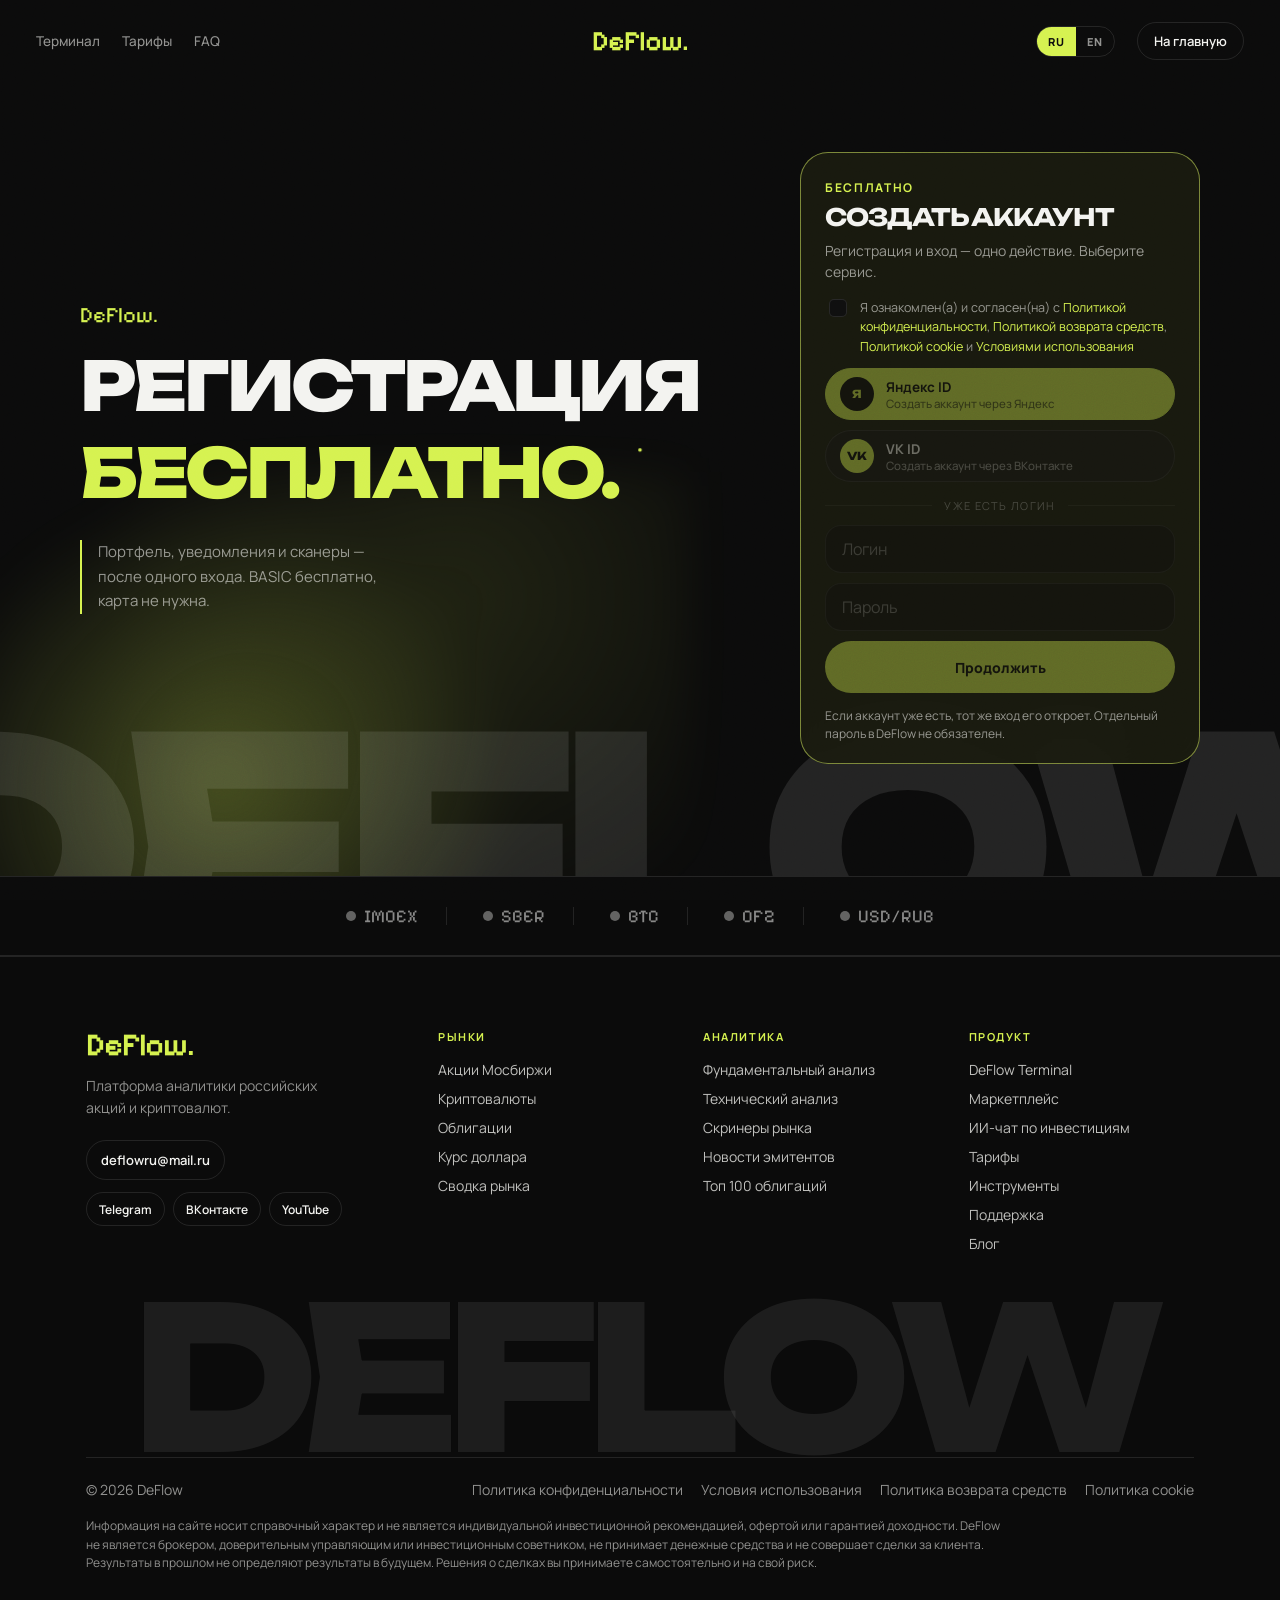
==== login.html @ 8ab65456 "Ship the registration page on Pages and smooth the lime transition into it. Co-authored-by: Cursor <" ====
<!DOCTYPE html>
<html lang="ru">
<head>
  <meta charset="UTF-8" />
  <meta name="viewport" content="width=device-width, initial-scale=1, viewport-fit=cover" />
  <script>try { if (sessionStorage.getItem("df-veil") === "1") document.documentElement.classList.add("is-arrive"); } catch (e) {}</script>
  <style>html.is-arrive,html.is-leaving{background:#d6f250}html.is-arrive body{background:#d6f250}</style>
  <title data-i18n="login.meta">Регистрация в DeFlow — бесплатно, VK ID и Яндекс ID</title>
  <meta name="description" content="DeFlow — платформа аналитики российских акций и криптовалют. Вход через VK ID и Яндекс ID." data-i18n-content="meta.desc" />
  <link rel="preconnect" href="https://fonts.googleapis.com" />
  <link rel="preconnect" href="https://fonts.gstatic.com" crossorigin />
  <link href="https://fonts.googleapis.com/css2?family=Manrope:wght@400;500;600;700&family=Pixelify+Sans:wght@400;500;600;700&family=Unbounded:wght@500;700;800;900&display=swap" rel="stylesheet" />
  <link rel="stylesheet" href="styles.css" />
</head>
<body class="page-login">
  <div class="grain" aria-hidden="true"></div>
  <div class="page-veil" aria-hidden="true"><i class="page-veil-blob"></i><span>DeFlow.</span></div>

  <header class="site-header">
    <nav class="nav-left" aria-label="Основное меню" data-i18n-aria="nav.main">
      <a class="nav-link" href="index.html#terminal" data-i18n="nav.terminal">Терминал</a>
      <a class="nav-link" href="index.html#pricing" data-i18n="nav.pricing">Тарифы</a>
      <a class="nav-link" href="index.html#faq" data-i18n="nav.faq">FAQ</a>
    </nav>

    <a class="logo" href="index.html">DeFlow.</a>

    <div class="nav-right">
      <div class="lang" data-lang-switch>
        <button type="button" data-lang="ru" class="is-on">RU</button>
        <button type="button" data-lang="en">EN</button>
      </div>
      <a class="btn-outline" href="index.html" data-i18n="login.home">На главную</a>
      <button class="burger" type="button" aria-label="Меню" data-burger data-i18n-aria="nav.menu">
        <span></span><span></span>
      </button>
    </div>
  </header>

  <div class="mobile-menu" data-mobile-menu hidden>
    <a href="index.html#terminal" data-i18n="nav.terminal">Терминал</a>
    <a href="index.html#pricing" data-i18n="nav.pricing">Тарифы</a>
    <a href="index.html#faq" data-i18n="nav.faq">FAQ</a>
    <a href="https://deflow.ru/blog" data-i18n="nav.blog">Блог</a>
    <a class="btn-outline" href="index.html" data-i18n="login.home">На главную</a>
    <div class="lang" data-lang-switch>
      <button type="button" data-lang="ru" class="is-on">RU</button>
      <button type="button" data-lang="en">EN</button>
    </div>
  </div>

  <section class="login-board">
    <div class="login-glow" aria-hidden="true"></div>
    <p class="login-word" aria-hidden="true">DeFlow</p>
    <div class="login-stage">
      <div class="login-copy">
        <p class="login-mark">DeFlow.</p>
        <h1 data-assemble data-i18n-html="login.title">
          Регистрация<br />
          <span class="accent">бесплатно.</span>
        </h1>
        <p class="login-lead" data-i18n="login.lead">Портфель, уведомления и сканеры — после одного входа. BASIC бесплатно, карта не нужна.</p>
      </div>

      <div class="login-card">
        <p class="kicker" data-i18n="login.kicker">Бесплатно</p>
        <h2 data-i18n="login.form">Создать аккаунт</h2>
        <p class="pick" data-i18n="login.pick">Регистрация и вход — одно действие. Выберите сервис.</p>

        <label class="login-consent">
          <input type="checkbox" data-login-consent />
          <span>
            <span data-i18n="login.consent">Я ознакомлен(а) и согласен(на) с</span>
            <a href="https://deflow.ru/privacy" target="_blank" rel="noopener noreferrer" data-i18n="login.privacy">Политикой конфиденциальности</a>,
            <a href="https://deflow.ru/refund" target="_blank" rel="noopener noreferrer" data-i18n="login.refund">Политикой возврата средств</a>,
            <a href="https://deflow.ru/cookies" target="_blank" rel="noopener noreferrer" data-i18n="login.cookies">Политикой cookie</a>
            <span data-i18n="login.and">и</span>
            <a href="https://deflow.ru/terms" target="_blank" rel="noopener noreferrer" data-i18n="login.terms">Условиями использования</a>
          </span>
        </label>

        <div class="login-actions">
          <a class="btn-dark login-id is-main" data-login-need href="https://deflow.ru/login" aria-disabled="true" tabindex="-1">
            <span class="card-icon" aria-hidden="true">Я</span>
            <span>
              <b data-i18n="login.yandex">Яндекс ID</b>
              <small data-i18n="login.yandexSub">Создать аккаунт через Яндекс</small>
            </span>
          </a>
          <a class="btn-dark login-id" data-login-need href="https://deflow.ru/login" aria-disabled="true" tabindex="-1">
            <span class="card-icon" aria-hidden="true">VK</span>
            <span>
              <b data-i18n="login.vk">VK ID</b>
              <small data-i18n="login.vkSub">Создать аккаунт через ВКонтакте</small>
            </span>
          </a>
          <p class="login-or" data-i18n="login.or">уже есть логин</p>
          <form class="login-form" data-login-form>
            <input type="text" name="login" autocomplete="username" data-i18n-ph="login.user" data-i18n-aria="login.user" placeholder="Логин" />
            <input type="password" name="password" autocomplete="current-password" data-i18n-ph="login.pass" data-i18n-aria="login.pass" placeholder="Пароль" />
            <button class="btn-lime-wide" type="submit" data-login-need disabled data-i18n="login.submit">Продолжить</button>
          </form>
        </div>
        <p class="login-note" data-i18n="login.note">Если аккаунт уже есть, тот же вход его откроет. Отдельный пароль в DeFlow не обязателен.</p>
      </div>
    </div>
  </section>

  <section class="logos" aria-label="Рынки" data-i18n-aria="logos.label">
    <span><i></i> IMOEX</span>
    <span><i></i> SBER</span>
    <span><i></i> BTC</span>
    <span><i></i> OFZ</span>
    <span><i></i> USD/RUB</span>
  </section>

  <footer class="footer">
    <div class="footer-inner">
      <div class="footer-top">
        <div class="footer-brand">
          <a class="logo" href="https://deflow.ru/">DeFlow.</a>
          <p data-i18n="foot.tag">Платформа аналитики российских акций и криптовалют.</p>
          <a class="footer-mail" href="mailto:deflowru@mail.ru">deflowru@mail.ru</a>
          <nav class="footer-social" aria-label="Social">
            <a href="https://t.me/deflowmedia">Telegram</a>
            <a href="https://vk.com/deflowmedia" data-i18n="foot.vk">ВКонтакте</a>
            <a href="https://youtube.com/deflowru">YouTube</a>
          </nav>
        </div>
        <nav class="footer-cols" aria-label="DeFlow">
          <div>
            <h4 data-i18n="foot.markets">Рынки</h4>
            <ul>
              <li><a href="https://deflow.ru/stocks" data-i18n="foot.stocks">Акции Мосбиржи</a></li>
              <li><a href="https://deflow.ru/cryptocurrencies" data-i18n="foot.crypto">Криптовалюты</a></li>
              <li><a href="https://deflow.ru/bonds" data-i18n="foot.bonds">Облигации</a></li>
              <li><a href="https://deflow.ru/currency/usd" data-i18n="foot.usd">Курс доллара</a></li>
              <li><a href="https://deflow.ru/market" data-i18n="foot.summary">Сводка рынка</a></li>
            </ul>
          </div>
          <div>
            <h4 data-i18n="foot.analytics">Аналитика</h4>
            <ul>
              <li><a href="https://deflow.ru/stocks/fundamental" data-i18n="foot.fa">Фундаментальный анализ</a></li>
              <li><a href="https://deflow.ru/stocks/technical-analysis" data-i18n="foot.ta">Технический анализ</a></li>
              <li><a href="https://deflow.ru/market/screeners" data-i18n="foot.screeners">Скринеры рынка</a></li>
              <li><a href="https://deflow.ru/stocks/news" data-i18n="foot.news">Новости эмитентов</a></li>
              <li><a href="https://deflow.ru/market/top100bonds" data-i18n="foot.top100">Топ 100 облигаций</a></li>
            </ul>
          </div>
          <div>
            <h4 data-i18n="foot.product">Продукт</h4>
            <ul>
              <li><a href="https://deflow.ru/terminal-preview">DeFlow Terminal</a></li>
              <li><a href="https://deflow.ru/marketplace-preview" data-i18n="foot.market">Маркетплейс</a></li>
              <li><a href="https://deflow.ru/ai-invest-chat" data-i18n="foot.ai">ИИ-чат по инвестициям</a></li>
              <li><a href="https://deflow.ru/tariffs" data-i18n="nav.pricing">Тарифы</a></li>
              <li><a href="https://deflow.ru/app/club" data-i18n="foot.tools">Инструменты</a></li>
              <li><a href="https://deflow.ru/support" data-i18n="foot.support">Поддержка</a></li>
              <li><a href="https://deflow.ru/blog" data-i18n="nav.blog">Блог</a></li>
            </ul>
          </div>
        </nav>
      </div>
      <div class="footer-wordmark" aria-hidden="true">DeFlow</div>
      <div class="footer-bottom">
        <span>© 2026 DeFlow</span>
        <div class="legal">
          <a href="https://deflow.ru/privacy" data-i18n="foot.privacy">Политика конфиденциальности</a>
          <a href="https://deflow.ru/terms" data-i18n="foot.terms">Условия использования</a>
          <a href="https://deflow.ru/refund" data-i18n="foot.refund">Политика возврата средств</a>
          <a href="https://deflow.ru/cookies" data-i18n="foot.cookies">Политика cookie</a>
        </div>
      </div>
      <p class="disclaimer" data-i18n="foot.disc">Информация на сайте носит справочный характер и не является индивидуальной инвестиционной рекомендацией, офертой или гарантией доходности. DeFlow не является брокером, доверительным управляющим или инвестиционным советником, не принимает денежные средства и не совершает сделки за клиента. Результаты в прошлом не определяют результаты в будущем. Решения о сделках вы принимаете самостоятельно и на свой риск.</p>
    </div>
  </footer>

  <script src="app.js"></script>
</body>
</html>
---- styles.css ----
:root {
  --bg: #0b0b0b;
  --text: #f3f3f0;
  --muted: rgba(243, 243, 240, 0.58);
  --line: rgba(255, 255, 255, 0.1);
  --panel: #141414;
  --lime: #d6f250;
  --lime-2: #c8e63a;
  --ink: #0d0d0d;
  --up: #d6f250;
  --down: #ff6d6d;
  --font-display: "Unbounded", system-ui, sans-serif;
  --font-pixel: "Pixelify Sans", "Unbounded", system-ui, sans-serif;
  --font-ui: "Manrope", system-ui, sans-serif;
  color-scheme: dark;
}

* { box-sizing: border-box; }
html { scroll-behavior: smooth; }
html, body { margin: 0; min-height: 100%; }
body {
  font-family: var(--font-ui);
  background: var(--bg);
  color: var(--text);
  overflow-x: hidden;
}

a { color: inherit; text-decoration: none; }
button, input { font: inherit; color: inherit; }
a, button { -webkit-tap-highlight-color: transparent; }
html { -webkit-text-size-adjust: 100%; }
html.is-menu { overflow: hidden; }

.accent { color: var(--lime); }
.up { color: var(--up); }
.down { color: var(--down); }
.pixel { font-family: var(--font-pixel); }

.grain {
  position: fixed;
  inset: 0;
  pointer-events: none;
  z-index: 130;
  opacity: 0.07;
  mix-blend-mode: overlay;
  background-image: url("data:image/svg+xml;utf8,<svg xmlns='http://www.w3.org/2000/svg' width='180' height='180'><filter id='n'><feTurbulence type='fractalNoise' baseFrequency='.9' numOctaves='3' stitchTiles='stitch'/></filter><rect width='100%' height='100%' filter='url(%23n)'/></svg>");
}

html.is-arrive,
html.is-leaving { background: #d6f250; }
html.is-arrive body { background: #d6f250; }
html.is-arrive.is-ready body { background: var(--bg); }
.page-veil {
  position: fixed;
  inset: 0;
  z-index: 120;
  display: grid;
  place-items: center;
  overflow: hidden;
  pointer-events: none;
}
.page-veil-blob {
  position: absolute;
  display: block;
  left: var(--veil-x, 50%);
  top: var(--veil-y, 50%);
  width: 280vmax;
  height: 280vmax;
  border-radius: 50%;
  background: #d6f250;
  transform: translate(-50%, -50%) scale(0.001);
  transform-origin: center;
  will-change: transform;
  transition: transform 0.9s cubic-bezier(0.22, 1, 0.36, 1);
}
.page-veil span {
  position: relative;
  z-index: 1;
  font-family: var(--font-pixel);
  font-size: clamp(28px, 5vw, 44px);
  color: var(--ink);
  opacity: 0;
  transition: opacity 0.35s ease;
}
html.is-leaving .page-veil,
html.is-arrive .page-veil { pointer-events: auto; }
html.is-leaving .page-veil-blob,
html.is-arrive .page-veil-blob {
  transform: translate(-50%, -50%) scale(1);
}
html.is-leaving .page-veil span {
  opacity: 1;
  transition-delay: 0.2s;
}
html.is-arrive .page-veil span { opacity: 1; }
html.is-arrive .page-veil-blob { transition: none; }
html.is-arrive.is-ready .page-veil-blob {
  transition: transform 0.95s cubic-bezier(0.16, 1, 0.3, 1);
}
html.is-arrive.is-revealed .page-veil-blob {
  transform: translate(-50%, -50%) scale(0.001);
}
html.is-arrive.is-revealed .page-veil span {
  opacity: 0;
  transition-delay: 0s;
  transition-duration: 0.22s;
}
html.is-arrive:has(.page-login) {
  --veil-x: 72%;
  --veil-y: 48%;
}
html.is-arrive .login-card { opacity: 0; }
html.is-arrive.is-revealed .login-card {
  opacity: 1;
  transition: opacity 0.55s 0.08s ease;
}

.site-header {
  position: relative;
  z-index: 40;
  display: grid;
  grid-template-columns: 1fr auto 1fr;
  align-items: center;
  padding: 22px 36px 8px;
}
.nav-left, .nav-right { display: flex; align-items: center; gap: 22px; }
.nav-right { justify-content: flex-end; }
.nav-link { color: var(--muted); font-size: 13.5px; font-weight: 500; }

.lang {
  display: flex;
  border: 1px solid var(--line);
  border-radius: 999px;
  overflow: hidden;
}
.lang button {
  appearance: none;
  background: transparent;
  border: 0;
  padding: 7px 11px;
  font-size: 11px;
  font-weight: 800;
  letter-spacing: 0.08em;
  color: var(--muted);
  cursor: pointer;
}
.lang button.is-on {
  background: var(--lime);
  color: var(--ink);
}

.logo {
  font-family: var(--font-pixel);
  color: var(--lime);
  font-size: 28px;
  font-weight: 600;
  letter-spacing: -0.03em;
  line-height: 1;
}

.btn-outline {
  display: inline-flex;
  align-items: center;
  height: 38px;
  padding: 0 16px;
  border: 1px solid var(--line);
  border-radius: 999px;
  font-size: 13px;
  font-weight: 600;
}

.burger {
  display: none;
  flex-direction: column;
  justify-content: center;
  align-items: center;
  gap: 5px;
  width: 40px;
  height: 40px;
  padding: 0;
  border: 0;
  background: transparent;
  cursor: pointer;
  flex-shrink: 0;
}
.burger span {
  display: block;
  width: 16px;
  height: 1.5px;
  background: var(--text);
  margin: 0;
  transition: transform 0.2s ease;
}
html.is-menu .burger span:first-child { transform: translateY(3.25px) rotate(45deg); }
html.is-menu .burger span:last-child { transform: translateY(-3.25px) rotate(-45deg); }

.mobile-menu {
  position: fixed;
  inset: 0;
  z-index: 50;
  background: var(--bg);
  display: none;
  flex-direction: column;
  gap: 18px;
  padding: 92px 28px max(40px, env(safe-area-inset-bottom));
  font-family: var(--font-display);
  font-size: 28px;
  font-weight: 700;
  overflow: auto;
}
.mobile-menu:not([hidden]) { display: flex; }
.mobile-menu .btn-outline { width: fit-content; font-size: 14px; font-family: var(--font-ui); }
.mobile-menu .lang { width: fit-content; margin-top: 12px; }

.hero {
  position: relative;
  padding: 18px 36px 0;
  min-height: 760px;
  overflow: hidden;
}

.hero h1,
.banner h2,
.cta h2 {
  margin: 0;
  font-family: var(--font-display);
  font-weight: 800;
  text-transform: uppercase;
  letter-spacing: -0.045em;
  line-height: 0.9;
}
.hero h1 {
  font-size: clamp(52px, 9.2vw, 128px);
  max-width: none;
}
.hero h1 .line,
.hero h1 .line > span {
  white-space: nowrap;
}

.hero-grid {
  position: relative;
  z-index: 4;
  display: grid;
  grid-template-columns: 280px 1fr 220px;
  gap: 20px;
  align-items: end;
  min-height: 540px;
  padding-bottom: 28px;
}
.hero-stats { grid-column: 3; }

.hero-left p {
  margin: 0 0 28px;
  max-width: 300px;
  color: var(--muted);
  font-size: 14.5px;
  line-height: 1.65;
  padding-left: 16px;
  border-left: 2px solid var(--lime);
}
.hero-cta { display: flex; align-items: center; gap: 10px; }

.btn-dark {
  display: inline-flex;
  align-items: center;
  background: #171717;
  border: 1px solid var(--line);
  border-radius: 999px;
  padding: 10px 18px;
  min-height: 56px;
}
.btn-dark b { display: block; font-size: 13.5px; }
.btn-dark small { display: block; color: var(--muted); font-size: 11.5px; font-weight: 500; }

.btn-lime {
  width: 56px;
  height: 56px;
  border-radius: 50%;
  background: var(--lime);
  color: var(--ink);
  display: grid;
  place-items: center;
}

.hero-stage {
  position: absolute;
  left: 0;
  right: 0;
  bottom: 0;
  height: 580px;
  pointer-events: none;
  z-index: 1;
}

.hero-glow {
  position: absolute;
  left: 50%;
  top: 0;
  width: 640px;
  height: 560px;
  transform: translateX(-50%);
  background:
    radial-gradient(circle at 42% 46%, rgba(214, 242, 80, 0.32), transparent 46%),
    radial-gradient(circle at 62% 28%, rgba(214, 242, 80, 0.12), transparent 50%);
  filter: blur(18px);
}

.wordmark {
  position: absolute;
  left: 50%;
  bottom: -4%;
  transform: translateX(-50%);
  font-family: var(--font-display);
  font-weight: 800;
  font-size: clamp(140px, 22vw, 280px);
  line-height: 0.72;
  letter-spacing: -0.08em;
  color: rgba(243, 243, 240, 0.2);
  text-transform: uppercase;
  white-space: nowrap;
  user-select: none;
}

.phone {
  position: absolute;
  left: 50%;
  bottom: -8%;
  transform: translateX(-50%);
  width: 250px;
  z-index: 2;
}
.phone-bezel {
  border-radius: 40px;
  padding: 8px;
  background: #111;
  border: 1px solid var(--line);
}
.phone-screen {
  position: relative;
  height: 430px;
  border-radius: 32px;
  overflow: hidden;
  background: linear-gradient(180deg, #1a1a14 0%, #0e1208 48%, #0a0c07 100%);
}
.island {
  position: absolute;
  top: 10px;
  left: 50%;
  transform: translateX(-50%);
  width: 88px;
  height: 24px;
  border-radius: 20px;
  background: #050505;
  z-index: 2;
}
.status {
  position: relative;
  z-index: 2;
  display: flex;
  justify-content: space-between;
  padding: 14px 20px 0;
  font-size: 12px;
  font-weight: 650;
}
.phone-chart {
  position: absolute;
  inset: 70px 0 0;
  width: 100%;
  height: calc(100% - 70px);
}

.glass-card {
  position: absolute;
  z-index: 3;
  display: grid;
  grid-template-columns: auto 1fr auto auto;
  align-items: center;
  gap: 10px;
  min-width: 300px;
  padding: 11px 16px 11px 11px;
  border-radius: 999px;
  border: 1px solid rgba(255, 255, 255, 0.14);
  backdrop-filter: blur(18px) saturate(1.3);
  color: #fff;
  animation: float 5.6s ease-in-out infinite;
}
.card-eth {
  top: 16%;
  left: 52%;
  background: linear-gradient(180deg, rgba(214, 242, 80, 0.32), rgba(40, 48, 12, 0.58));
  transform: rotate(8deg);
}
.card-sber {
  top: 46%;
  left: calc(50% - 280px);
  background: linear-gradient(180deg, rgba(18, 18, 18, 0.92), rgba(8, 8, 8, 0.86));
  transform: rotate(-7deg);
  animation-delay: -1.8s;
}
.card-icon {
  width: 34px;
  height: 34px;
  border-radius: 50%;
  display: grid;
  place-items: center;
  background: rgba(214, 242, 80, 0.18);
  color: var(--lime);
  font-weight: 800;
}
.card-meta { display: flex; flex-direction: column; line-height: 1.15; }
.card-meta strong { font-size: 13.5px; }
.card-meta span { font-size: 11px; opacity: 0.7; }
.mini-spark { width: 64px; height: 24px; color: var(--lime); }
.card-quote { text-align: right; }
.card-quote strong { display: block; font-size: 13.5px; }
.card-quote span { font-size: 11px; }

@keyframes float {
  0%, 100% { translate: 0 0; }
  50% { translate: 0 -8px; }
}

.hero-stats { display: grid; gap: 14px; justify-items: end; }
.hero-stats article {
  width: min(100%, 210px);
  border: 1px solid var(--line);
  border-radius: 18px;
  padding: 18px 16px 16px;
}
.hero-stats b { display: block; font-size: 42px; line-height: 0.9; margin-bottom: 10px; }
.hero-stats b.muted { color: rgba(243, 243, 240, 0.28); }
.hero-stats p { margin: 0; color: var(--muted); font-size: 12.5px; line-height: 1.45; }

.btn-start {
  display: inline-flex;
  align-items: center;
  gap: 8px;
  background: #171717;
  border: 1px solid rgba(255, 255, 255, 0.12);
  border-radius: 999px;
  padding: 12px 16px;
  font-size: 13.5px;
  font-weight: 650;
}
.btn-start span { color: var(--lime); }
.btn-start.static { margin-top: 22px; width: fit-content; }

.logos {
  display: flex;
  justify-content: center;
  align-items: center;
  gap: 28px;
  flex-wrap: wrap;
  padding: 28px 24px;
  border-top: 1px solid var(--line);
  border-bottom: 1px solid var(--line);
  color: rgba(243, 243, 240, 0.55);
  font-family: var(--font-pixel);
  font-size: 18px;
}
.logos span { display: inline-flex; align-items: center; gap: 8px; }
.logos span + span::before {
  content: "";
  width: 1px;
  height: 18px;
  background: var(--line);
  margin-right: 28px;
}
.logos i { width: 10px; height: 10px; border-radius: 50%; background: currentColor; opacity: 0.7; }

.banner { padding: 72px 36px 12px; text-align: center; }
.banner h2 { font-size: clamp(48px, 9vw, 118px); }

.section {
  padding: 48px 36px 24px;
  max-width: 1180px;
  margin: 0 auto;
}
.section-copy { max-width: 640px; margin-bottom: 28px; }
.kicker {
  margin: 0 0 8px;
  color: var(--lime);
  font-size: 12px;
  letter-spacing: 0.14em;
  text-transform: uppercase;
  font-weight: 700;
}
.section-copy h3 {
  margin: 0 0 12px;
  font-family: var(--font-display);
  font-size: clamp(28px, 3.4vw, 42px);
  line-height: 1.05;
  letter-spacing: -0.04em;
  text-transform: uppercase;
}
.section-copy p { margin: 0; color: var(--muted); line-height: 1.6; }

.workspace,
.calc-card,
.plan,
.split article,
.blog-grid a,
.scan-card {
  background: var(--panel);
  border: 1px solid var(--line);
  border-radius: 20px;
}

.workspace { overflow: hidden; margin-bottom: 18px; }
.tv-bar {
  display: flex;
  align-items: center;
  gap: 6px;
  padding: 12px 16px;
  border-bottom: 1px solid var(--line);
  color: var(--muted);
  font-size: 12px;
}
.tv-bar i { width: 8px; height: 8px; border-radius: 50%; background: var(--line); }
.tv-bar i:first-child { background: var(--lime); }
.tv-bar em { margin-left: auto; color: var(--lime); font-style: normal; }
.ws-chips { display: flex; gap: 6px; margin-left: 8px; flex-wrap: wrap; }
.ws-chips span {
  padding: 4px 10px;
  border-radius: 999px;
  border: 1px solid var(--line);
  font-size: 11px;
  letter-spacing: 0.04em;
}
.ws-chips .is-on {
  background: color-mix(in srgb, var(--lime) 18%, transparent);
  border-color: color-mix(in srgb, var(--lime) 55%, var(--line));
  color: var(--lime);
}
.ws-body { display: grid; grid-template-columns: 1fr 220px; min-height: 360px; }
.ws-chart-wrap { min-height: 320px; }
.tv-chart { display: block; width: 100%; height: 320px; color: var(--lime); padding: 8px 8px 0; }
.ws-tape {
  border-left: 1px solid var(--line);
  padding: 16px;
}
.ws-tape p { margin: 0; color: var(--muted); font-size: 11px; letter-spacing: 0.08em; text-transform: uppercase; }
.ws-tape b { display: block; margin: 6px 0 14px; font-family: var(--font-display); }
.ws-tape ul { margin: 0; padding: 0; list-style: none; display: grid; gap: 10px; }
.ws-tape li { display: flex; justify-content: space-between; font-size: 13px; }
.ws-tape em { color: var(--lime); font-style: normal; }

.scan-head { max-width: 640px; margin: 36px 0 16px; }
.scan-head h3 {
  margin: 0;
  font-family: var(--font-display);
  font-size: clamp(22px, 2.6vw, 32px);
  letter-spacing: -0.04em;
  text-transform: uppercase;
}
.scan-grid {
  display: grid;
  grid-template-columns: repeat(5, 1fr);
  gap: 10px;
}
.scan-card {
  padding: 20px 18px 18px;
  min-height: 236px;
  display: flex;
  flex-direction: column;
  justify-content: flex-end;
  gap: 8px;
  transition: transform 0.35s cubic-bezier(.16,1,.3,1), border-color 0.35s ease;
}
.scan-card:hover,
.scan-card.is-on {
  border-color: color-mix(in srgb, var(--lime) 60%, var(--line));
  background: color-mix(in srgb, var(--lime) 9%, var(--panel));
}
@media (hover: hover) {
  .scan-card:hover { transform: translateY(-6px); }
}
.scan-card.is-on {
  box-shadow: inset 0 0 0 1px color-mix(in srgb, var(--lime) 35%, transparent);
}
.scan-card h4 {
  margin: 0;
  font-family: var(--font-display);
  font-size: 16px;
  letter-spacing: -0.03em;
}
.scan-card p { margin: 0; color: var(--muted); font-size: 13px; line-height: 1.45; }
.num { color: var(--lime); font-size: 18px; }

.scan-visual { margin-bottom: auto; }
.radar {
  width: 72px;
  height: 72px;
  border-radius: 50%;
  position: relative;
  overflow: hidden;
  border: 1px solid var(--line);
  background:
    radial-gradient(circle, transparent 42%, color-mix(in srgb, var(--lime) 35%, transparent) 43%, transparent 44%),
    conic-gradient(from 210deg, transparent 0 70%, color-mix(in srgb, var(--lime) 45%, transparent) 0 78%, transparent 0);
  animation: sweep 5.5s linear infinite;
}
@keyframes sweep { to { transform: rotate(360deg); } }
.radar span {
  position: absolute;
  width: 8px;
  height: 8px;
  border-radius: 50%;
  background: var(--lime);
}
.radar span:nth-child(1) { top: 26%; left: 62%; }
.radar span:nth-child(2) { top: 58%; left: 28%; width: 12px; height: 12px; }
.radar span:nth-child(3) { top: 70%; left: 68%; width: 6px; height: 6px; }
.heat {
  height: 42px;
  border-radius: 8px;
  background: linear-gradient(90deg, #3a4a12, var(--lime), #6b2a2a);
}
.levels {
  height: 48px;
  display: grid;
  align-content: space-between;
}
.levels i {
  display: block;
  height: 1px;
  background: var(--lime);
  opacity: 0.35;
}
.levels i:nth-child(2) { opacity: 0.9; width: 78%; }
.levels i:nth-child(3) { width: 62%; opacity: 0.45; }
.gap {
  height: 42px;
  display: grid;
  grid-template-columns: 1fr 1fr;
  gap: 14px;
  align-items: end;
}
.gap i {
  display: block;
  border-radius: 6px 6px 0 0;
  background: var(--lime);
}
.gap i:first-child { height: 18px; opacity: 0.45; }
.gap i:last-child { height: 42px; }
.macd {
  height: 42px;
  display: flex;
  align-items: flex-end;
  gap: 4px;
}
.macd i {
  flex: 1;
  border-radius: 2px 2px 0 0;
  background: var(--lime);
}
.macd i:nth-child(1) { height: 12px; opacity: .35; }
.macd i:nth-child(2) { height: 22px; opacity: .55; }
.macd i:nth-child(3) { height: 34px; }
.macd i:nth-child(4) { height: 18px; opacity: .5; }
.macd i:nth-child(5) { height: 28px; opacity: .8; }
.macd i:nth-child(6) { height: 14px; opacity: .4; }
.macd i:nth-child(7) { height: 38px; }

.split { display: grid; grid-template-columns: 1fr 1fr; gap: 12px; }
.split article { padding: 28px; }
.split h4 {
  margin: 0 0 6px;
  font-family: var(--font-display);
  font-size: 20px;
  letter-spacing: -0.03em;
}
.split p { margin: 0; color: var(--muted); line-height: 1.55; }

.calc {
  display: grid;
  grid-template-columns: 0.9fr 1.1fr;
  gap: 36px;
  align-items: center;
}
.calc-card {
  padding: 22px;
  display: grid;
  grid-template-columns: 1fr 1fr;
  gap: 14px;
}
.calc-card label {
  display: flex;
  flex-direction: column;
  gap: 8px;
  font-size: 12px;
  color: var(--muted);
}
.calc-card input {
  height: 46px;
  border-radius: 12px;
  border: 1px solid var(--line);
  background: #0f0f0f;
  padding: 0 12px;
  outline: none;
}
.calc-result { grid-column: 1 / -1; }
.calc-result small { color: var(--muted); }
.calc-result strong {
  display: block;
  margin-top: 6px;
  font-family: var(--font-pixel);
  font-size: 34px;
  color: var(--lime);
}

.plans { display: grid; grid-template-columns: 1fr 1fr; gap: 12px; }
.plan { padding: 28px; }
.plan.featured {
  border-color: color-mix(in srgb, var(--lime) 45%, var(--line));
  background: color-mix(in srgb, var(--lime) 7%, var(--panel));
}
.plan-top { display: flex; align-items: center; gap: 10px; }
.plan h3 { margin: 0; font-family: var(--font-display); text-transform: uppercase; }
.badge {
  background: var(--lime);
  color: var(--ink);
  font-size: 11px;
  font-weight: 800;
  padding: 4px 8px;
  border-radius: 999px;
}
.price { margin: 16px 0 6px; font-size: 40px; line-height: 1; }
.price span { font-size: 14px; color: var(--muted); font-family: var(--font-ui); }
.plan-note { color: var(--muted); margin: 0 0 18px; font-size: 14px; }
.plan ul { margin: 22px 0 0; padding: 0; list-style: none; display: grid; gap: 10px; }
.plan li { padding-left: 16px; position: relative; font-size: 14.5px; }
.plan li::before {
  content: "";
  width: 6px;
  height: 6px;
  background: var(--lime);
  position: absolute;
  left: 0;
  top: 8px;
}
.plan li.muted { color: var(--muted); }

.chip {
  display: inline-block;
  padding: 4px 10px;
  border-radius: 999px;
  background: color-mix(in srgb, var(--lime) 16%, transparent);
  color: var(--lime);
  font-size: 12px;
  font-weight: 700;
  width: fit-content;
}

.journal-head {
  display: flex;
  justify-content: space-between;
  align-items: flex-end;
  gap: 24px;
  margin-bottom: 22px;
}
.journal-head .section-copy { margin-bottom: 0; }
.journal-head .btn-start { margin-top: 0; flex-shrink: 0; }

.journal-board {
  display: grid;
  grid-template-columns: 1.15fr 0.85fr;
  gap: 12px;
  min-height: 520px;
}

.journal-feature {
  display: grid;
  grid-template-rows: 1fr auto;
  min-height: 520px;
  overflow: hidden;
  background: var(--panel);
  border: 1px solid var(--line);
  border-radius: 20px;
}

.journal-visual {
  position: relative;
  min-height: 240px;
  padding: 22px;
  background:
    radial-gradient(circle at 80% 20%, rgba(214, 242, 80, 0.16), transparent 42%),
    linear-gradient(180deg, #17180f 0%, #101010 100%);
  overflow: hidden;
}
.journal-visual-top {
  display: flex;
  justify-content: space-between;
  align-items: center;
  position: relative;
  z-index: 1;
}
.journal-visual-top b { font-size: 28px; color: var(--lime); }
.journal-chart {
  position: absolute;
  left: 0;
  right: 0;
  bottom: 0;
  width: 100%;
  height: 70%;
  color: var(--lime);
}
.journal-quote {
  position: absolute;
  left: 22px;
  bottom: 18px;
  z-index: 1;
}
.journal-quote strong { display: block; font-size: 28px; letter-spacing: -0.04em; }
.journal-quote span { font-size: 13px; }

.journal-copy { padding: 24px 26px 26px; }
.journal-copy time,
.journal-feed time {
  display: block;
  color: var(--muted);
  font-size: 12px;
  margin-bottom: 8px;
}
.journal-copy h4 {
  margin: 0 0 10px;
  font-family: var(--font-display);
  font-size: clamp(22px, 2.4vw, 30px);
  line-height: 1.12;
  letter-spacing: -0.04em;
  text-transform: uppercase;
}
.journal-copy p,
.journal-feed p { margin: 0; color: var(--muted); line-height: 1.55; }
.journal-go {
  display: inline-flex;
  margin-top: 16px;
  color: var(--lime);
  font-size: 13px;
  font-weight: 700;
}

.journal-feed {
  display: grid;
  grid-template-rows: repeat(3, 1fr);
  gap: 12px;
}
.journal-feed a {
  display: grid;
  grid-template-columns: auto 1fr;
  gap: 16px;
  padding: 20px 22px;
  background: var(--panel);
  border: 1px solid var(--line);
  border-radius: 20px;
  align-items: start;
  transition: border-color 0.3s ease, transform 0.3s ease;
}
.journal-feed a:hover {
  border-color: color-mix(in srgb, var(--lime) 50%, var(--line));
  transform: translateY(-3px);
}
.journal-feed h4 {
  margin: 0 0 6px;
  font-family: var(--font-display);
  font-size: 16px;
  letter-spacing: -0.03em;
  text-transform: uppercase;
  line-height: 1.2;
}
.journal-feed .num { font-size: 16px; padding-top: 2px; }

.faq { max-width: 1180px; padding-bottom: 56px; }
.faq-board {
  display: grid;
  grid-template-columns: minmax(240px, 0.78fr) minmax(0, 1.22fr);
  gap: 40px 64px;
  align-items: start;
}
.faq-intro { position: sticky; top: 28px; }
.faq-intro h3 {
  margin: 0 0 16px;
  font-family: var(--font-display);
  font-size: clamp(34px, 4.4vw, 56px);
  line-height: 0.95;
  letter-spacing: -0.05em;
  text-transform: uppercase;
}
.faq-intro h3 .line { white-space: nowrap; }
.faq-intro p:not(.kicker) {
  margin: 0;
  max-width: 320px;
  color: var(--muted);
  line-height: 1.55;
}
.faq-pills {
  display: flex;
  flex-wrap: wrap;
  gap: 8px;
  margin-top: 22px;
}
.faq-pills span {
  display: inline-flex;
  align-items: center;
  height: 34px;
  padding: 0 12px;
  border: 1px solid var(--line);
  border-radius: 999px;
  color: var(--text);
  font-size: 12px;
  font-weight: 600;
}
.faq-list {
  border: 1px solid var(--line);
  border-radius: 32px;
  overflow: hidden;
  background: var(--panel);
}
.faq-list details {
  border-bottom: 1px solid var(--line);
  transition: background 0.3s ease;
}
.faq-list details:last-child { border-bottom: 0; }
.faq-list details[open] { background: rgba(214, 242, 80, 0.04); }
.faq-list summary {
  display: grid;
  grid-template-columns: 42px minmax(0, 1fr) 32px;
  gap: 14px;
  align-items: center;
  cursor: pointer;
  list-style: none;
  padding: 20px 18px;
  font-family: var(--font-display);
  font-size: clamp(16px, 1.5vw, 20px);
  font-weight: 700;
  line-height: 1.2;
  letter-spacing: -0.04em;
  text-transform: uppercase;
}
.faq-list summary::-webkit-details-marker { display: none; }
.faq-list summary .num { font-size: 18px; }
.faq-list summary i {
  width: 32px;
  height: 32px;
  border: 1px solid var(--line);
  border-radius: 50%;
  position: relative;
  justify-self: end;
  transition: background 0.25s ease, border-color 0.25s ease;
}
.faq-list summary i::before,
.faq-list summary i::after {
  content: "";
  position: absolute;
  left: 50%;
  top: 50%;
  background: var(--text);
  transform: translate(-50%, -50%);
  transition: opacity 0.2s ease, background 0.25s ease;
}
.faq-list summary i::before { width: 11px; height: 1.5px; }
.faq-list summary i::after { width: 1.5px; height: 11px; }
.faq-list summary:hover i { border-color: var(--lime); }
.faq-list details[open] summary i {
  background: var(--lime);
  border-color: var(--lime);
}
.faq-list details[open] summary i::before,
.faq-list details[open] summary i::after { background: var(--ink); }
.faq-list details[open] summary i::after { opacity: 0; }
.faq-list p {
  margin: 0;
  padding: 0 18px 20px 74px;
  color: var(--muted);
  line-height: 1.65;
  max-width: 56ch;
  animation: faqIn 0.4s cubic-bezier(.16, 1, .3, 1);
}
.faq-list a { color: var(--lime); }
@keyframes faqIn {
  from { opacity: 0; transform: translateY(-8px); }
  to { opacity: 1; transform: none; }
}

.cta { text-align: center; padding: 88px 24px 96px; }
.cta h2 { font-size: clamp(44px, 8vw, 104px); }
.cta p { max-width: 480px; margin: 18px auto 28px; color: var(--muted); }

.footer {
  border-top: 1px solid var(--line);
  color: var(--muted);
  font-size: 14px;
  overflow: hidden;
}
.footer-inner {
  max-width: 1180px;
  margin: 0 auto;
  padding: 72px 36px 32px;
}
.footer-top {
  display: grid;
  grid-template-columns: minmax(220px, 280px) minmax(0, 1fr);
  gap: 48px 72px;
  align-items: start;
}
.footer-brand .logo { font-size: 32px; }
.footer-brand p {
  margin: 14px 0 0;
  max-width: 260px;
  line-height: 1.55;
}
.footer-mail {
  display: inline-flex;
  margin-top: 22px;
  padding: 10px 14px;
  border: 1px solid var(--line);
  border-radius: 999px;
  color: var(--text);
  font-size: 13px;
  font-weight: 600;
}
.footer-mail:hover,
.footer-social a:hover { border-color: var(--lime); color: var(--lime); }
.footer-social {
  display: flex;
  flex-wrap: wrap;
  gap: 8px;
  margin-top: 12px;
}
.footer-social a {
  display: inline-flex;
  align-items: center;
  height: 34px;
  padding: 0 12px;
  border: 1px solid var(--line);
  border-radius: 999px;
  color: var(--text);
  font-size: 12px;
  font-weight: 600;
}
.footer-cols {
  display: grid;
  grid-template-columns: repeat(3, minmax(0, 1fr));
  gap: 28px 40px;
}
.footer h4 {
  margin: 0 0 16px;
  color: var(--lime);
  font-size: 11px;
  letter-spacing: 0.14em;
  text-transform: uppercase;
}
.footer ul { margin: 0; padding: 0; list-style: none; display: grid; gap: 10px; }
.footer-cols a { color: rgba(243, 243, 240, 0.78); }
.footer-cols a:hover { color: var(--text); }
.footer-wordmark {
  margin: 52px -12px 0;
  font-family: var(--font-display);
  font-weight: 800;
  font-size: clamp(84px, 16vw, 200px);
  line-height: 0.72;
  letter-spacing: -0.08em;
  color: rgba(243, 243, 240, 0.08);
  text-transform: uppercase;
  text-align: center;
  white-space: nowrap;
  user-select: none;
  pointer-events: none;
}
.footer-bottom {
  display: flex;
  justify-content: space-between;
  align-items: center;
  gap: 18px 28px;
  flex-wrap: wrap;
  padding-top: 22px;
  margin-top: 8px;
  border-top: 1px solid var(--line);
}
.legal { display: flex; flex-wrap: wrap; gap: 10px 18px; }
.legal a:hover { color: var(--text); }
.disclaimer {
  margin: 18px 0 0;
  font-size: 12px;
  line-height: 1.55;
  max-width: 920px;
}

.page-login .site-header { z-index: 60; }
.login-board {
  position: relative;
  isolation: isolate;
  display: grid;
  place-items: center;
  min-height: calc(100svh - 92px);
  padding: 28px 40px 56px;
  overflow: hidden;
}
.login-glow {
  position: absolute;
  left: -8%;
  bottom: -28%;
  width: 62%;
  height: 78%;
  background:
    radial-gradient(circle at 40% 50%, rgba(214, 242, 80, 0.28), transparent 52%),
    radial-gradient(circle at 70% 20%, rgba(214, 242, 80, 0.1), transparent 48%);
  filter: blur(22px);
  pointer-events: none;
  z-index: 0;
}
.login-word {
  position: absolute;
  left: 50%;
  bottom: -10%;
  z-index: 0;
  margin: 0;
  transform: translateX(-50%);
  font-family: var(--font-display);
  font-weight: 800;
  font-size: clamp(140px, 24vw, 340px);
  line-height: 0.72;
  letter-spacing: -0.08em;
  color: rgba(243, 243, 240, 0.1);
  text-transform: uppercase;
  white-space: nowrap;
  pointer-events: none;
  user-select: none;
}
.login-stage {
  position: relative;
  z-index: 1;
  width: min(1120px, 100%);
  display: grid;
  grid-template-columns: minmax(0, 1fr) 400px;
  gap: 36px 56px;
  align-items: center;
}
.login-mark {
  margin: 0 0 18px;
  font-family: var(--font-pixel);
  color: var(--lime);
  font-size: 22px;
}
.login-copy h1 {
  margin: 0;
  font-family: var(--font-display);
  font-weight: 800;
  font-size: clamp(36px, 5.4vw, 68px);
  line-height: 1.04;
  letter-spacing: -0.05em;
  text-transform: uppercase;
}
.login-copy h1 .line,
.login-copy h1 .line > span { white-space: nowrap; }
.login-copy h1 .line { padding: 0.08em 0 0.16em; }
.login-lead {
  margin: 20px 0 0;
  max-width: 34ch;
  color: var(--muted);
  font-size: 15px;
  line-height: 1.65;
  padding-left: 16px;
  border-left: 2px solid var(--lime);
}
.login-card {
  width: 100%;
  padding: 26px 24px 20px;
  background: color-mix(in srgb, var(--lime) 7%, rgba(11, 11, 11, 0.92));
  border: 1px solid color-mix(in srgb, var(--lime) 45%, var(--line));
  border-radius: 28px;
  backdrop-filter: blur(18px) saturate(1.3);
}
.login-card .kicker { margin-bottom: 6px; }
.login-card h2 {
  margin: 0;
  font-family: var(--font-display);
  font-size: 24px;
  letter-spacing: -0.045em;
  text-transform: uppercase;
}
.login-card .pick {
  margin: 8px 0 0;
  color: var(--muted);
  font-size: 14px;
  line-height: 1.5;
}
.login-consent {
  display: flex;
  gap: 10px;
  align-items: flex-start;
  margin: 16px 0 12px;
  cursor: pointer;
  color: var(--muted);
  font-size: 12.5px;
  line-height: 1.55;
}
.login-consent input {
  appearance: none;
  width: 18px;
  height: 18px;
  margin-top: 1px;
  flex-shrink: 0;
  border: 1px solid var(--line);
  border-radius: 5px;
  background: #0f0f0f;
  cursor: pointer;
}
.login-consent input:checked {
  background: var(--lime);
  border-color: var(--lime);
  box-shadow: inset 0 0 0 3px var(--ink);
}
.login-consent a { color: var(--lime); }
.login-actions {
  display: grid;
  gap: 10px;
  transition: opacity 0.2s ease;
}
html:not(.is-consent) .login-actions {
  opacity: 0.38;
  pointer-events: none;
}
.login-id {
  width: 100%;
  justify-content: flex-start;
  gap: 12px;
  min-height: 52px;
  padding: 8px 14px;
}
.login-id:hover { border-color: color-mix(in srgb, var(--lime) 55%, var(--line)); }
.login-id.is-main {
  background: var(--lime);
  border-color: var(--lime);
  color: var(--ink);
}
.login-id.is-main small { color: rgba(13, 13, 13, 0.62); }
.login-id.is-main .card-icon {
  background: var(--ink);
  color: var(--lime);
}
.login-id .card-icon {
  width: 34px;
  height: 34px;
  background: var(--lime);
  color: var(--ink);
  font-family: var(--font-display);
  font-size: 11px;
  font-weight: 800;
}
.login-or {
  display: grid;
  grid-template-columns: 1fr auto 1fr;
  gap: 12px;
  align-items: center;
  margin: 6px 0 2px;
  color: var(--muted);
  font-size: 11px;
  letter-spacing: 0.12em;
  text-transform: uppercase;
}
.login-or::before,
.login-or::after {
  content: "";
  height: 1px;
  background: var(--line);
}
.login-form { display: grid; gap: 10px; }
.login-form input {
  height: 48px;
  border-radius: 16px;
  border: 1px solid var(--line);
  background: #0f0f0f;
  padding: 0 16px;
  outline: none;
  font-size: 16px;
}
.login-form input:focus { border-color: rgba(214, 242, 80, 0.45); }
.btn-lime-wide {
  display: inline-flex;
  align-items: center;
  justify-content: center;
  min-height: 52px;
  border: 0;
  border-radius: 999px;
  background: var(--lime);
  color: var(--ink);
  font-size: 14px;
  font-weight: 800;
  cursor: pointer;
}
.btn-lime-wide:disabled { cursor: not-allowed; }
.login-note {
  margin: 14px 0 0;
  color: var(--muted);
  font-size: 12px;
  line-height: 1.5;
}

/* Scroll reveal */
[data-reveal] {
  opacity: 0;
  transform: translateY(28px);
  transition: opacity 0.7s cubic-bezier(.16, 1, .3, 1), transform 0.7s cubic-bezier(.16, 1, .3, 1);
}
[data-reveal].is-in { opacity: 1; transform: none; }
.scan-card[data-reveal]:nth-child(2) { transition-delay: .06s; }
.scan-card[data-reveal]:nth-child(3) { transition-delay: .12s; }
.scan-card[data-reveal]:nth-child(4) { transition-delay: .18s; }
.scan-card[data-reveal]:nth-child(5) { transition-delay: .24s; }
.scan-card.is-on.is-in,
.scan-card.is-on {
  transform: translateY(-6px);
}

.line {
  display: block;
  overflow: hidden;
}
.line > span {
  display: block;
  transform: translateY(110%);
  transition: transform 0.9s cubic-bezier(.16, 1, .3, 1);
}
.is-in .line > span { transform: none; }
.line:nth-child(2) > span { transition-delay: .1s; }
.line:nth-child(3) > span { transition-delay: .2s; }

.chart-line {
  stroke-dasharray: 900;
  stroke-dashoffset: 900;
}
.hero .chart-line,
.is-in .chart-line { animation: draw 1.6s ease forwards 0.3s; }
@keyframes draw { to { stroke-dashoffset: 0; } }

@media (prefers-reduced-motion: reduce) {
  [data-reveal], .line > span, .glass-card, .chart-line, .radar, .faq-list p {
    opacity: 1 !important;
    transform: none !important;
    animation: none !important;
    transition: none !important;
    stroke-dashoffset: 0 !important;
  }
  .page-veil { display: none !important; }
  html.is-arrive,
  html.is-arrive body { background: var(--bg); }
  html.is-arrive .login-card { opacity: 1; }
}

@media (max-width: 1100px) {
  .scan-grid { grid-template-columns: repeat(3, 1fr); }
  .footer-cols { grid-template-columns: 1fr 1fr; }
}

@media (max-width: 980px) {
  .nav-left { display: none; }
  .site-header .btn-outline { display: none; }
  .burger { display: flex; width: 36px; height: 36px; }
  .site-header {
    position: sticky;
    top: 0;
    z-index: 60;
    display: flex;
    justify-content: space-between;
    align-items: center;
    gap: 12px;
    min-height: 56px;
    background: rgba(11, 11, 11, 0.97);
    backdrop-filter: blur(18px);
    border-bottom: 1px solid var(--line);
    padding: max(8px, env(safe-area-inset-top)) 16px 8px;
  }
  .nav-right {
    display: flex;
    align-items: center;
    justify-content: flex-end;
    gap: 8px;
    height: 36px;
    margin: 0;
  }
  .logo {
    display: flex;
    align-items: center;
    height: 36px;
    font-size: 22px;
    line-height: 1;
  }
  .lang { height: 36px; align-items: stretch; }
  .lang button {
    height: 36px;
    padding: 0 11px;
    display: grid;
    place-items: center;
  }
  .mobile-menu .lang { display: none; }
  .hero, .section, .banner, .footer-inner { padding-left: 16px; padding-right: 16px; }
  .journal-board, .footer-top, .ws-body, .faq-board {
    grid-template-columns: 1fr;
  }
  .hero {
    display: flex;
    flex-direction: column;
    min-height: 0;
    padding-top: 14px;
    padding-bottom: 18px;
  }
  .hero h1 {
    order: 1;
    font-size: clamp(32px, 7.2vw, 48px);
    line-height: 1.12;
    letter-spacing: -0.05em;
  }
  .hero h1 .line { padding: 0.04em 0 0.1em; }
  .hero-grid { display: contents; }
  .hero-left { order: 2; margin: 12px 0 8px; }
  .hero-left p {
    max-width: none;
    margin-bottom: 14px;
    font-size: 14px;
    padding-left: 12px;
  }
  .hero-cta { width: 100%; }
  .hero-cta .btn-dark { flex: 1; justify-content: center; min-height: 52px; }
  .hero-cta .btn-lime { flex-shrink: 0; }
  .hero-stage {
    order: 3;
    position: relative;
    height: 250px;
    margin: 4px 0 12px;
    overflow: hidden;
    border-radius: 28px;
    background: #101010;
  }
  .hero-stats {
    order: 4;
    grid-column: auto;
    display: grid;
    grid-template-columns: 1fr 1fr;
    justify-items: stretch;
    gap: 10px;
  }
  .hero-stats article { width: 100%; }
  .glass-card { display: none; animation: none; }
  .card-sber {
    display: grid;
    grid-template-columns: auto minmax(0, 1fr) auto;
    align-items: center;
    gap: 8px;
    min-width: 0;
    width: min(78%, 240px);
    left: 50%;
    top: 12%;
    transform: translateX(-50%) rotate(-6deg);
    padding: 8px 12px 8px 8px;
  }
  .card-sber .mini-spark { display: none; }
  .card-sber .card-icon { width: 28px; height: 28px; font-size: 12px; }
  .phone { width: 142px; bottom: -36px; }
  .phone-bezel { border-radius: 28px; padding: 5px; }
  .phone-screen { height: 252px; border-radius: 24px; }
  .island { width: 52px; height: 14px; top: 8px; }
  .status { padding: 10px 12px 0; font-size: 10px; }
  .wordmark {
    font-size: clamp(64px, 15vw, 96px);
    bottom: 10%;
    color: rgba(243, 243, 240, 0.1);
    max-width: 100%;
  }
  .hero-glow { width: min(100%, 360px); height: 220px; top: -10%; }
  .banner { padding-top: 56px; }
  .banner h2 {
    font-size: clamp(28px, 7.2vw, 64px);
    letter-spacing: -0.05em;
    line-height: 1.02;
    overflow: hidden;
  }
  .cta { padding: 64px 16px 72px; }
  .cta h2 {
    font-size: clamp(24px, 6.4vw, 56px);
    letter-spacing: -0.05em;
    line-height: 1.06;
    overflow: hidden;
  }
  .journal-visual {
    min-height: 200px;
    isolation: isolate;
    contain: paint;
  }
  .journal-quote {
    left: 16px;
    bottom: 14px;
    max-width: calc(100% - 32px);
  }
  .cta p { margin-left: 0; margin-right: 0; }
  .section { padding-top: 36px; padding-bottom: 20px; }
  .section-copy h3 { font-size: clamp(26px, 6vw, 40px); }
  .journal-head { flex-direction: column; align-items: flex-start; }
  .journal-feature { min-height: 0; }
  .journal-board { min-height: 0; }
  .journal-feed { grid-template-rows: none; }
  .faq-intro { position: static; }
  .faq-intro p:not(.kicker) { max-width: none; }
  .faq-list {
    border-radius: 28px;
    overflow: hidden;
  }
  .scan-grid { grid-template-columns: 1fr 1fr; }
  .scan-card:last-child { grid-column: 1 / -1; }
  .ws-chips { display: none; }
  .ws-tape { border-left: 0; border-top: 1px solid var(--line); }
  .ws-tape ul { grid-template-columns: 1fr 1fr; }
  .tv-chart { height: 260px; }
  .ws-chart-wrap { min-height: 260px; }
  .ws-body { min-height: 0; }
  .plan .btn-outline,
  .plan .btn-start { width: 100%; justify-content: center; }
  .footer-wordmark {
    width: calc(100% + 32px);
    margin: 40px -16px 8px;
    padding: 0 8px;
    font-size: clamp(64px, 18vw, 140px);
    letter-spacing: -0.07em;
    line-height: 1;
    overflow: visible;
  }
  .login-board {
    min-height: 0;
    padding: 16px 16px 40px;
  }
  .login-stage {
    grid-template-columns: 1fr;
    gap: 22px;
  }
  .login-copy h1 { font-size: clamp(28px, 8.6vw, 44px); }
  .login-word { font-size: clamp(88px, 28vw, 160px); bottom: -8%; }
  .login-card { padding: 22px 18px; border-radius: 24px; }
  html.is-arrive:has(.page-login) {
    --veil-x: 50%;
    --veil-y: 38%;
  }
  #terminal, #pricing, #faq, #blog, .banner, .section, .hero {
    scroll-margin-top: 68px;
  }
}

@media (max-width: 640px) {
  .logo { font-size: 20px; }
  .hero h1 { font-size: clamp(28px, 8.8vw, 36px); }
  .hero-cta { flex-wrap: nowrap; }
  .btn-dark { flex: 1; justify-content: center; min-height: 48px; padding: 8px 16px; }
  .btn-lime { width: 48px; height: 48px; flex-shrink: 0; }
  .hero-stage { height: 220px; margin: 2px 0 12px; border-radius: 24px; }
  .phone { width: 124px; bottom: -42px; }
  .phone-screen { height: 220px; }
  .card-sber {
    width: min(86%, 220px);
    top: 10%;
    padding: 7px 10px 7px 7px;
  }
  .card-meta strong,
  .card-quote strong { font-size: 12px; }
  .wordmark { font-size: clamp(48px, 18vw, 68px); }
  .hero-stats article { padding: 14px 12px 12px; border-radius: 16px; }
  .hero-stats b { font-size: 30px; }
  .hero-stats p { font-size: 12px; }
  .logos {
    justify-content: flex-start;
    gap: 14px;
    padding: 18px 18px;
    font-size: 13px;
    overflow-x: auto;
    flex-wrap: nowrap;
    -webkit-overflow-scrolling: touch;
    scrollbar-width: none;
  }
  .logos::-webkit-scrollbar { display: none; }
  .logos span { flex: 0 0 auto; }
  .logos span + span::before { margin-right: 14px; height: 14px; }
  .banner h2 { font-size: clamp(24px, 7.6vw, 32px); }
  .banner h2 .line,
  .banner h2 .line > span,
  .cta h2 .line,
  .cta h2 .line > span { white-space: nowrap; }
  .banner h2 .line,
  .cta h2 .line { padding: 0.04em 0 0.08em; }
  .cta { padding: 52px 16px 60px; }
  .cta h2 { font-size: clamp(22px, 6.8vw, 28px); }
  .cta p { font-size: 14.5px; }
  .btn-start.static { width: 100%; justify-content: center; }
  .scan-card { min-height: 188px; padding: 16px 14px 14px; }
  .scan-card h4 { font-size: 15px; }
  .split article { padding: 22px; }
  .split h4 { font-size: 18px; }
  .calc-card { grid-template-columns: 1fr; }
  .calc, .plans, .split { grid-template-columns: 1fr; }
  .calc-card input { font-size: 16px; height: 48px; }
  .calc-result strong { font-size: 28px; }
  .price { font-size: 32px; }
  .plan { padding: 22px; }
  .journal-visual {
    display: flex;
    flex-direction: column;
    justify-content: space-between;
    min-height: 188px;
    padding: 16px;
  }
  .journal-quote {
    position: relative;
    left: auto;
    bottom: auto;
    margin-top: 28px;
    max-width: 100%;
  }
  .journal-quote strong { font-size: 22px; }
  .journal-copy { padding: 20px 18px 22px; }
  .journal-copy h4 { font-size: 22px; }
  .journal-feed a { padding: 16px 16px; gap: 12px; }
  .journal-feed h4 { font-size: 15px; }
  .faq-intro h3 { font-size: clamp(30px, 12vw, 40px); }
  .faq-list { border-radius: 32px; }
  .faq-list summary {
    grid-template-columns: 28px minmax(0, 1fr) 36px;
    gap: 10px;
    padding: 16px 14px;
    font-size: 15px;
    min-height: 56px;
  }
  .faq-list summary i { width: 28px; height: 28px; }
  .faq-list p { padding: 0 14px 16px 52px; }
  .footer-inner { padding: 48px 16px max(28px, env(safe-area-inset-bottom)); }
  .footer-brand .logo { font-size: 28px; }
  .footer-cols { gap: 24px 16px; }
  .footer-wordmark {
    width: calc(100% + 32px);
    margin: 28px -16px 6px;
    padding: 0.12em 4px 0.18em;
    font-size: 18vw;
    letter-spacing: -0.07em;
    line-height: 1;
    overflow: visible;
  }
  .footer-bottom { flex-direction: column; align-items: flex-start; gap: 12px; }
  .mobile-menu { font-size: 24px; gap: 16px; padding-left: 18px; padding-right: 18px; }
  .login-copy h1 { font-size: clamp(26px, 8.4vw, 34px); }
  .login-mark { margin-bottom: 12px; font-size: 18px; }
  .login-lead { margin-top: 14px; font-size: 14px; }
  .login-card h2 { font-size: 22px; }
  .login-form input { height: 48px; }
  .btn-lime-wide { min-height: 48px; }
}

@media (max-width: 360px) {
  .hero-stats { grid-template-columns: 1fr; }
  .scan-grid { grid-template-columns: 1fr; }
  .scan-card:last-child { grid-column: auto; }
  .ws-tape ul { grid-template-columns: 1fr; }
}
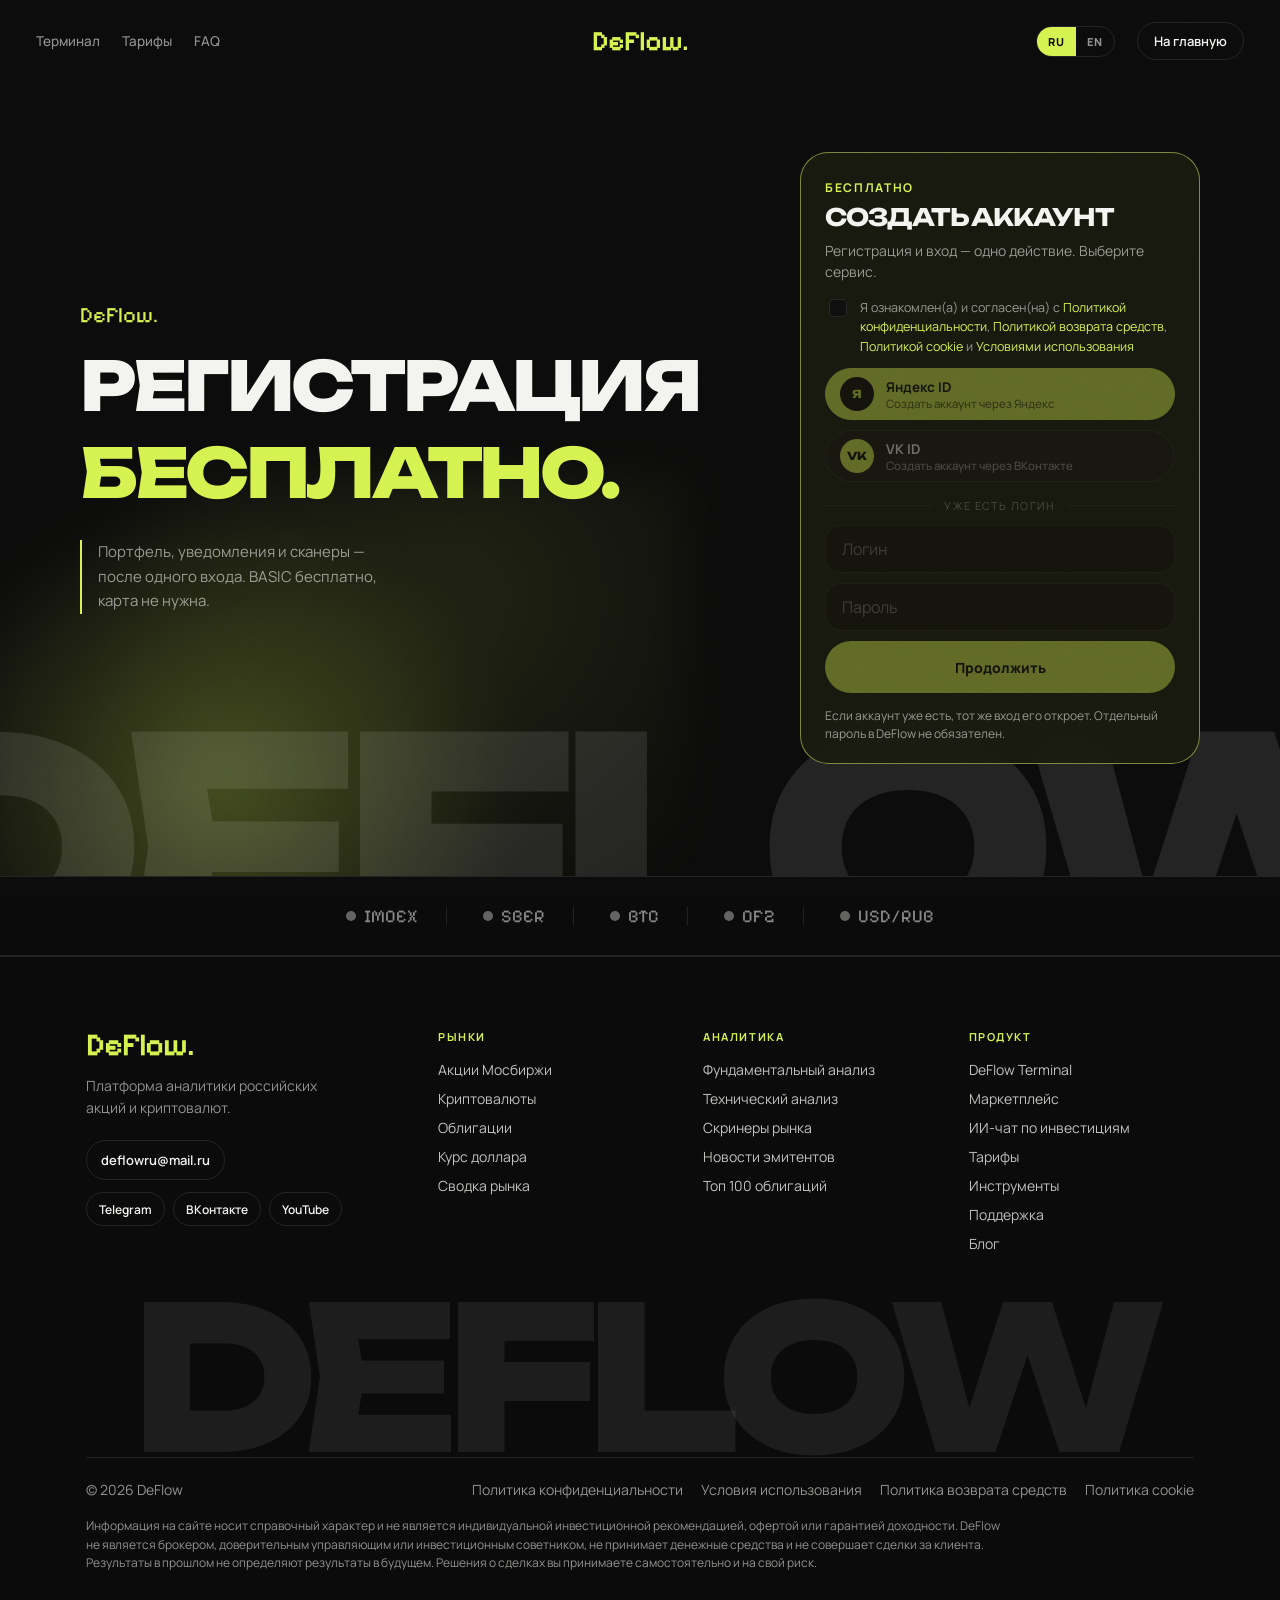
==== commit 82059e5e: "Make the lime page transition shrink on the GPU without a pause. Co-authored-by: Cursor <cursoragent" ====
--- a/login.html
+++ b/login.html
@@ -3,8 +3,26 @@
 <head>
   <meta charset="UTF-8" />
   <meta name="viewport" content="width=device-width, initial-scale=1, viewport-fit=cover" />
-  <script>try { if (sessionStorage.getItem("df-veil") === "1") document.documentElement.classList.add("is-arrive"); } catch (e) {}</script>
-  <style>html.is-arrive,html.is-leaving{background:#d6f250}html.is-arrive body{background:#d6f250}</style>
+  <script>
+    try {
+      var v = sessionStorage.getItem("df-veil");
+      if (v) {
+        document.documentElement.classList.add("is-arrive");
+        var p = JSON.parse(v);
+        if (p && p.x != null) {
+          document.documentElement.style.setProperty("--veil-x", p.x + "px");
+          document.documentElement.style.setProperty("--veil-y", p.y + "px");
+        }
+      }
+    } catch (e) {}
+  </script>
+  <style>
+    html.is-arrive,html.is-leaving{background:#d6f250}
+    html.is-arrive body{background:#0b0b0b}
+    html.is-arrive .page-veil{visibility:visible;pointer-events:auto}
+    html.is-arrive .page-veil-blob{animation:df-veil-out .72s cubic-bezier(.4,0,.2,1) both}
+    @keyframes df-veil-out{from{transform:translate(-50%,-50%) scale(90);opacity:1}to{transform:translate(-50%,-50%) scale(0);opacity:0}}
+  </style>
   <title data-i18n="login.meta">Регистрация в DeFlow — бесплатно, VK ID и Яндекс ID</title>
   <meta name="description" content="DeFlow — платформа аналитики российских акций и криптовалют. Вход через VK ID и Яндекс ID." data-i18n-content="meta.desc" />
   <link rel="preconnect" href="https://fonts.googleapis.com" />
--- a/styles.css
+++ b/styles.css
@@ -48,8 +48,7 @@
 
 html.is-arrive,
 html.is-leaving { background: #d6f250; }
-html.is-arrive body { background: #d6f250; }
-html.is-arrive.is-ready body { background: var(--bg); }
+html.is-arrive body { background: var(--bg); }
 .page-veil {
   position: fixed;
   inset: 0;
@@ -58,20 +57,20 @@
   place-items: center;
   overflow: hidden;
   pointer-events: none;
+  visibility: hidden;
 }
 .page-veil-blob {
   position: absolute;
   display: block;
   left: var(--veil-x, 50%);
   top: var(--veil-y, 50%);
-  width: 280vmax;
-  height: 280vmax;
+  width: 80px;
+  height: 80px;
   border-radius: 50%;
   background: #d6f250;
-  transform: translate(-50%, -50%) scale(0.001);
+  transform: translate(-50%, -50%) scale(0);
   transform-origin: center;
-  will-change: transform;
-  transition: transform 0.9s cubic-bezier(0.22, 1, 0.36, 1);
+  opacity: 0;
 }
 .page-veil span {
   position: relative;
@@ -80,39 +79,36 @@
   font-size: clamp(28px, 5vw, 44px);
   color: var(--ink);
   opacity: 0;
-  transition: opacity 0.35s ease;
+  transition: opacity 0.28s ease;
 }
 html.is-leaving .page-veil,
-html.is-arrive .page-veil { pointer-events: auto; }
-html.is-leaving .page-veil-blob,
-html.is-arrive .page-veil-blob {
-  transform: translate(-50%, -50%) scale(1);
+html.is-arrive .page-veil {
+  visibility: visible;
+  pointer-events: auto;
+}
+html.is-leaving .page-veil-blob {
+  transform: translate(-50%, -50%) scale(90);
+  opacity: 1;
+  transition: transform 0.62s cubic-bezier(0.22, 1, 0.36, 1);
 }
 html.is-leaving .page-veil span {
   opacity: 1;
-  transition-delay: 0.2s;
-}
-html.is-arrive .page-veil span { opacity: 1; }
-html.is-arrive .page-veil-blob { transition: none; }
-html.is-arrive.is-ready .page-veil-blob {
-  transition: transform 0.95s cubic-bezier(0.16, 1, 0.3, 1);
-}
-html.is-arrive.is-revealed .page-veil-blob {
-  transform: translate(-50%, -50%) scale(0.001);
-}
-html.is-arrive.is-revealed .page-veil span {
-  opacity: 0;
-  transition-delay: 0s;
-  transition-duration: 0.22s;
-}
-html.is-arrive:has(.page-login) {
-  --veil-x: 72%;
-  --veil-y: 48%;
-}
-html.is-arrive .login-card { opacity: 0; }
-html.is-arrive.is-revealed .login-card {
+  transition-delay: 0.16s;
+}
+html.is-arrive .page-veil span {
   opacity: 1;
-  transition: opacity 0.55s 0.08s ease;
+  animation: df-veil-mark 0.28s ease forwards;
+}
+@keyframes df-veil-mark {
+  from { opacity: 1; }
+  to { opacity: 0; }
+}
+html.is-arrive .login-card {
+  animation: df-veil-card 0.45s 0.1s ease both;
+}
+@keyframes df-veil-card {
+  from { opacity: 0; }
+  to { opacity: 1; }
 }
 
 .site-header {
@@ -1536,10 +1532,6 @@
   .login-copy h1 { font-size: clamp(28px, 8.6vw, 44px); }
   .login-word { font-size: clamp(88px, 28vw, 160px); bottom: -8%; }
   .login-card { padding: 22px 18px; border-radius: 24px; }
-  html.is-arrive:has(.page-login) {
-    --veil-x: 50%;
-    --veil-y: 38%;
-  }
   #terminal, #pricing, #faq, #blog, .banner, .section, .hero {
     scroll-margin-top: 68px;
   }
